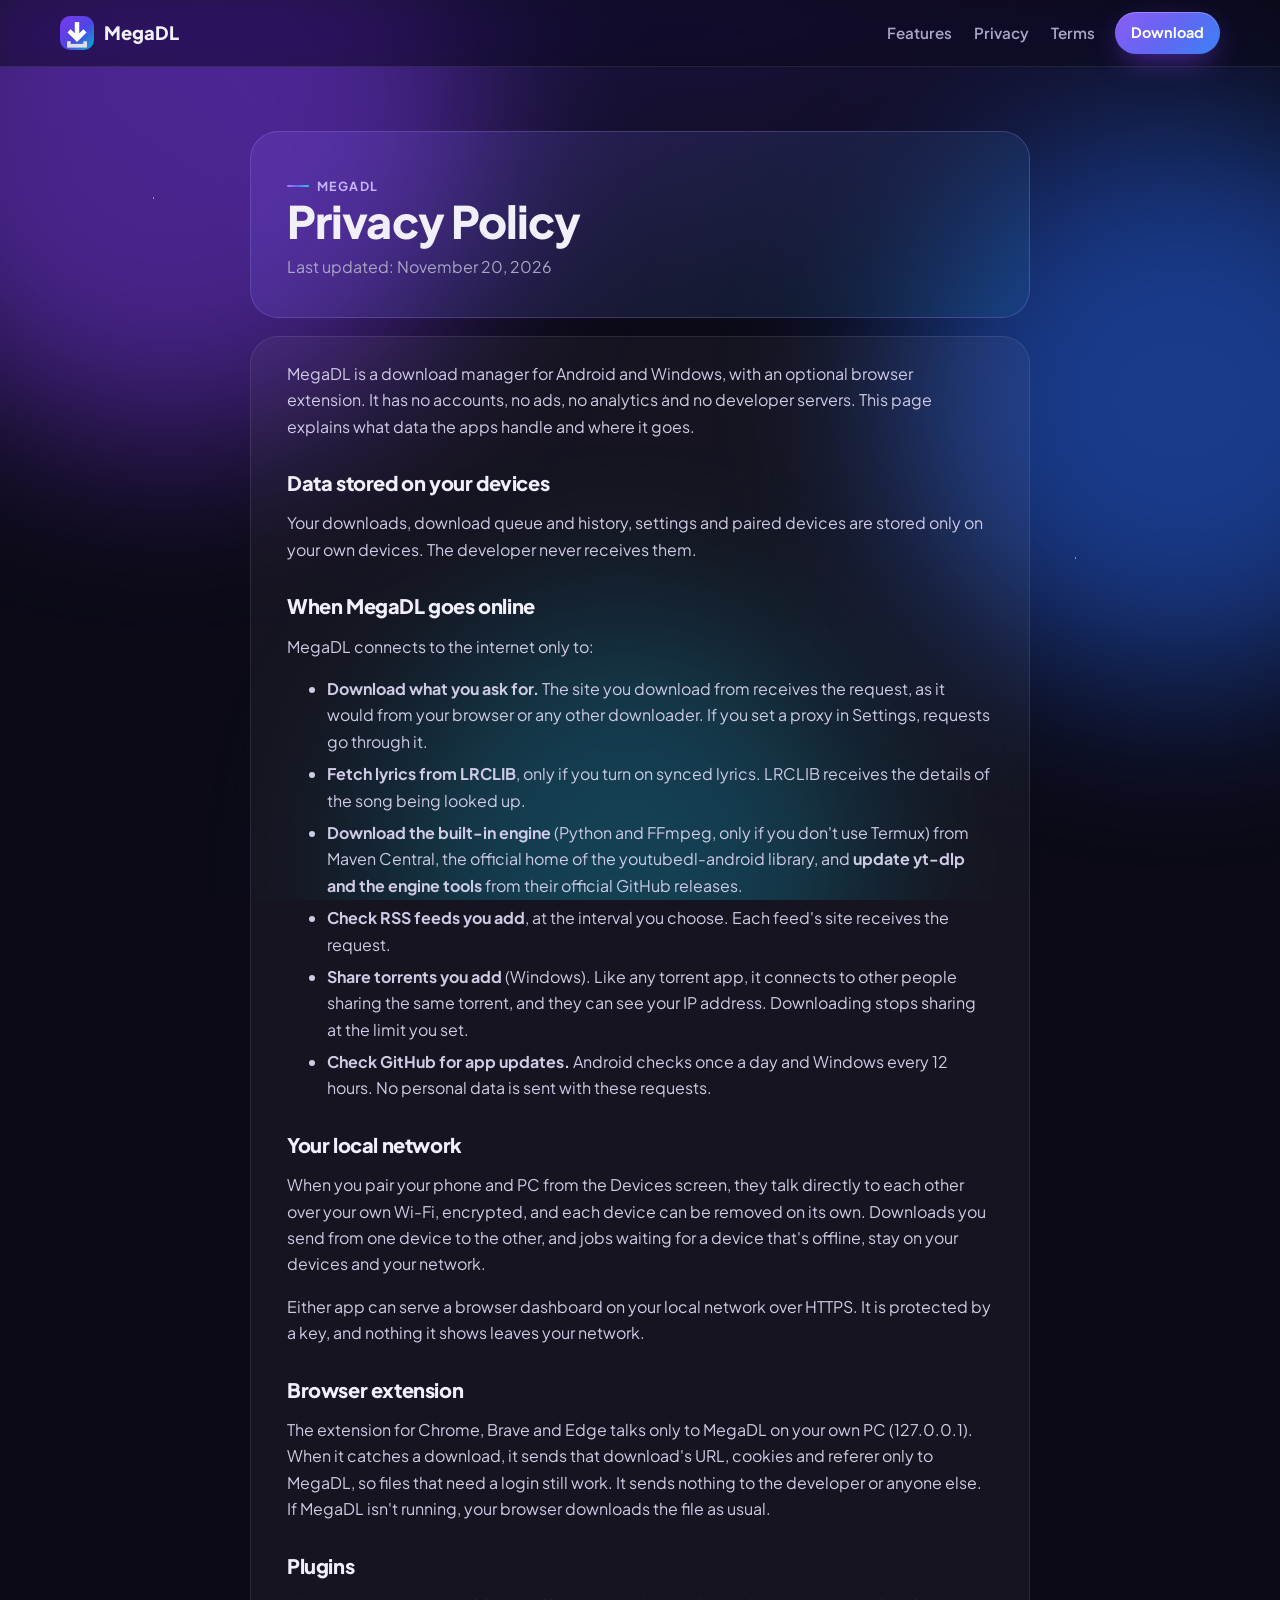
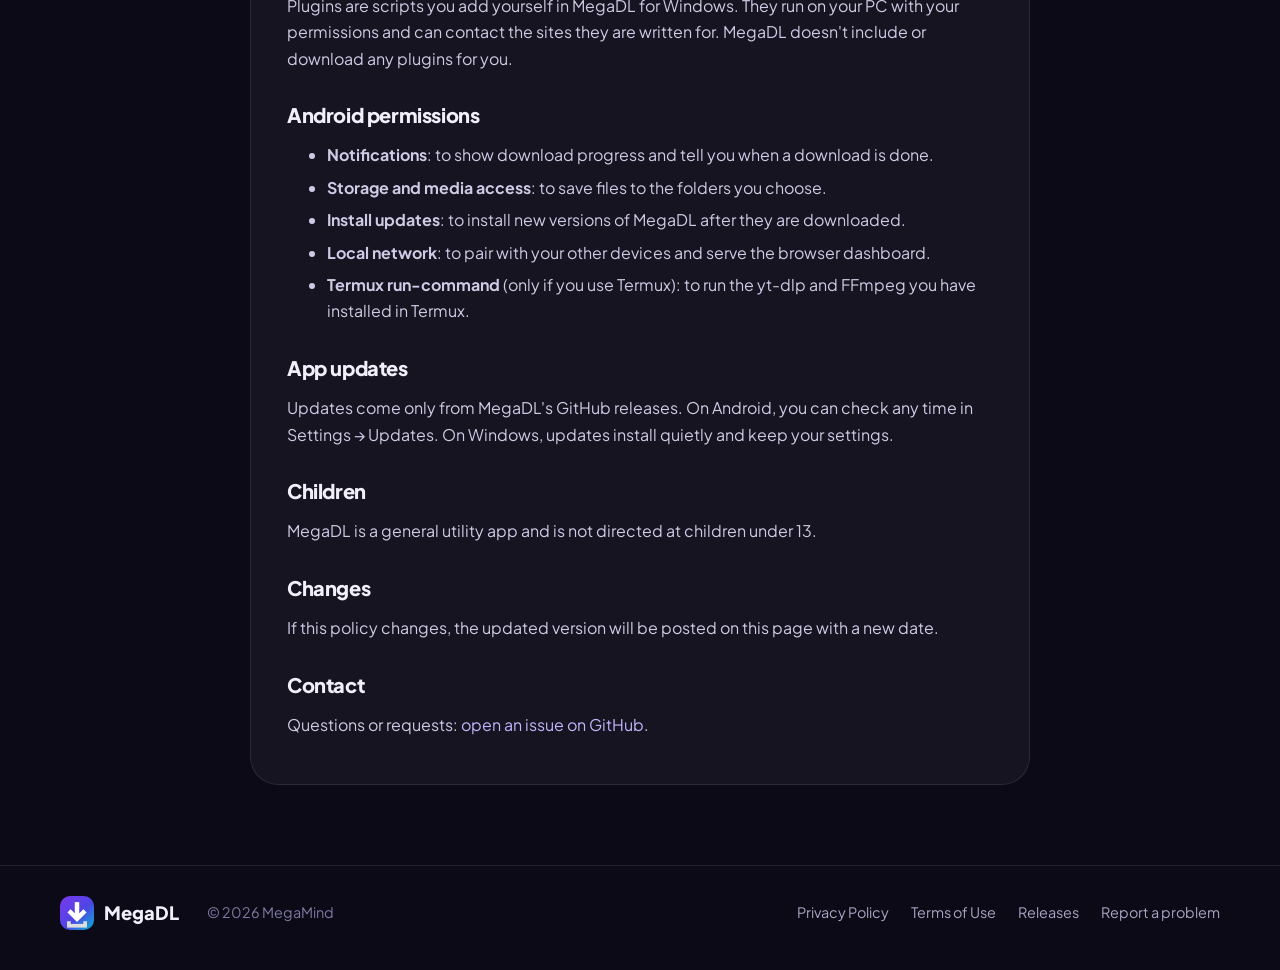
==== privacy.html @ 3e22478d "Website for MegaDL 1.0.0 Co-Authored-By: Claude Opus 5.5 <noreply@anthropic.com>" ====
<!doctype html>
<html lang="en">
<head>
<meta charset="utf-8">
<meta name="viewport" content="width=device-width, initial-scale=1">
<title>MegaDL Privacy Policy</title>
<meta name="description" content="How MegaDL handles your data: no accounts, analytics or developer servers. Everything stays on your devices and your own network.">
<link rel="canonical" href="https://megamind2999.github.io/MegaDLAPK/privacy.html">
<link rel="icon" href="icon.png">
<meta name="theme-color" content="#0b0a16">
<link rel="preconnect" href="https://fonts.googleapis.com">
<link rel="preconnect" href="https://fonts.gstatic.com" crossorigin>
<link href="https://fonts.googleapis.com/css2?family=Plus+Jakarta+Sans:wght@400;500;600;700;800&display=swap" rel="stylesheet">
<link rel="stylesheet" href="style.css">
</head>
<body>
<div class="aurora" aria-hidden="true"><span></span><span></span><span></span></div>
<div class="stars" aria-hidden="true"></div>
<header class="topbar">
  <div class="wrap">
    <a class="brand" href="./"><img src="icon.png" alt="" width="34" height="34">MegaDL</a>
    <nav class="links"><a href="./#features">Features</a><a href="privacy.html">Privacy</a><a href="terms.html">Terms</a></nav>
    <a class="btn" href="./#download">Download</a>
  </div>
</header>
<main class="wrap">
<div class="doc">
<header>
  <span class="eyebrow">MegaDL</span>
  <h1>Privacy Policy</h1>
  <p>Last updated: November 20, 2026</p>
</header>
<article>
<p>MegaDL is a download manager for Android and Windows, with an optional browser extension. It has no accounts, no ads, no analytics and no developer servers. This page explains what data the apps handle and where it goes.</p>

<h2>Data stored on your devices</h2>
<p>Your downloads, download queue and history, settings and paired devices are stored only on your own devices. The developer never receives them.</p>

<h2>When MegaDL goes online</h2>
<p>MegaDL connects to the internet only to:</p>
<ul>
  <li><b>Download what you ask for.</b> The site you download from receives the request, as it would from your browser or any other downloader. If you set a proxy in Settings, requests go through it.</li>
  <li><b>Fetch lyrics from LRCLIB</b>, only if you turn on synced lyrics. LRCLIB receives the details of the song being looked up.</li>
  <li><b>Download the built-in engine</b> (Python and FFmpeg, only if you don't use Termux) from Maven Central, the official home of the youtubedl-android library, and <b>update yt-dlp and the engine tools</b> from their official GitHub releases.</li>
  <li><b>Check RSS feeds you add</b>, at the interval you choose. Each feed's site receives the request.</li>
  <li><b>Share torrents you add</b> (Windows). Like any torrent app, it connects to other people sharing the same torrent, and they can see your IP address. Downloading stops sharing at the limit you set.</li>
  <li><b>Check GitHub for app updates.</b> Android checks once a day and Windows every 12 hours. No personal data is sent with these requests.</li>
</ul>

<h2>Your local network</h2>
<p>When you pair your phone and PC from the Devices screen, they talk directly to each other over your own Wi-Fi, encrypted, and each device can be removed on its own. Downloads you send from one device to the other, and jobs waiting for a device that's offline, stay on your devices and your network.</p>
<p>Either app can serve a browser dashboard on your local network over HTTPS. It is protected by a key, and nothing it shows leaves your network.</p>

<h2>Browser extension</h2>
<p>The extension for Chrome, Brave and Edge talks only to MegaDL on your own PC (127.0.0.1). When it catches a download, it sends that download's URL, cookies and referer only to MegaDL, so files that need a login still work. It sends nothing to the developer or anyone else. If MegaDL isn't running, your browser downloads the file as usual.</p>

<h2>Plugins</h2>
<p>Plugins are scripts you add yourself in MegaDL for Windows. They run on your PC with your permissions and can contact the sites they are written for. MegaDL doesn't include or download any plugins for you.</p>

<h2>Android permissions</h2>
<ul>
  <li><b>Notifications</b>: to show download progress and tell you when a download is done.</li>
  <li><b>Storage and media access</b>: to save files to the folders you choose.</li>
  <li><b>Install updates</b>: to install new versions of MegaDL after they are downloaded.</li>
  <li><b>Local network</b>: to pair with your other devices and serve the browser dashboard.</li>
  <li><b>Termux run-command</b> (only if you use Termux): to run the yt-dlp and FFmpeg you have installed in Termux.</li>
</ul>

<h2>App updates</h2>
<p>Updates come only from MegaDL's GitHub releases. On Android, you can check any time in Settings → Updates. On Windows, updates install quietly and keep your settings.</p>

<h2>Children</h2>
<p>MegaDL is a general utility app and is not directed at children under 13.</p>

<h2>Changes</h2>
<p>If this policy changes, the updated version will be posted on this page with a new date.</p>

<h2>Contact</h2>
<p>Questions or requests: <a href="https://github.com/MegaMind2999/MegaDLAPK/issues">open an issue on GitHub</a>.</p>
</article>
</div>
</main>
<footer>
  <div class="wrap">
    <a class="brand" href="./"><img src="icon.png" alt="" width="28" height="28">MegaDL</a>
    <span>© 2026 MegaMind</span>
    <nav>
      <a href="privacy.html">Privacy Policy</a>
      <a href="terms.html">Terms of Use</a>
      <a href="https://github.com/MegaMind2999/MegaDLAPK/releases">Releases</a>
      <a href="https://github.com/MegaMind2999/MegaDLAPK/issues">Report a problem</a>
    </nav>
  </div>
</footer>
</body>
</html>
---- style.css ----
/* MegaDL site: dark aurora theme matching the app icon (violet → indigo → ocean). */
:root {
  --bg: #0b0a16;
  --bg-2: #120f24;
  --fg: #f1effa;
  --muted: #a9a5c4;
  --soft: #7d79a0;
  --line: rgba(255, 255, 255, .09);
  --glass: rgba(255, 255, 255, .045);
  --glass-2: rgba(255, 255, 255, .08);
  --violet: #8b5cf6;
  --indigo: #6366f1;
  --blue: #3b82f6;
  --cyan: #22d3ee;
  --pink: #f472b6;
  --amber: #fbbf24;
  --green: #34d399;
  --grad: linear-gradient(135deg, #a78bfa 0%, #6366f1 45%, #22d3ee 100%);
  --grad-btn: linear-gradient(135deg, #8b5cf6 0%, #6366f1 50%, #3b82f6 100%);
  --radius: 22px;
  --font: "Plus Jakarta Sans", system-ui, -apple-system, "Segoe UI", Roboto, sans-serif;
}

* { box-sizing: border-box; }
html { scroll-behavior: smooth; }
body {
  margin: 0;
  background: var(--bg);
  color: var(--fg);
  font: 16px/1.65 var(--font);
  -webkit-font-smoothing: antialiased;
  overflow-x: hidden;
}
a { color: #c4b5fd; text-decoration: none; }
a:hover { color: #fff; }
img { max-width: 100%; }

/* ── Aurora backdrop ── */
.aurora { position: fixed; inset: 0; z-index: -1; overflow: hidden; background:
  radial-gradient(1200px 700px at 50% -10%, #1d1546 0%, transparent 60%), var(--bg); }
.aurora span { position: absolute; border-radius: 50%; filter: blur(90px); opacity: .55; animation: drift 22s ease-in-out infinite alternate; }
.aurora span:nth-child(1) { width: 620px; height: 620px; background: #7c3aed; top: -180px; left: -140px; }
.aurora span:nth-child(2) { width: 560px; height: 560px; background: #2563eb; top: 120px; right: -180px; animation-duration: 26s; animation-delay: -6s; }
.aurora span:nth-child(3) { width: 480px; height: 480px; background: #0891b2; bottom: -200px; left: 30%; opacity: .35; animation-duration: 30s; animation-delay: -12s; }
.stars { position: fixed; inset: 0; z-index: -1; pointer-events: none; opacity: .5;
  background-image:
    radial-gradient(1.5px 1.5px at 12% 22%, #fff 50%, transparent 51%),
    radial-gradient(1px 1px at 68% 14%, #fff 50%, transparent 51%),
    radial-gradient(1.2px 1.2px at 84% 62%, #fff 50%, transparent 51%),
    radial-gradient(1px 1px at 32% 78%, #fff 50%, transparent 51%),
    radial-gradient(1.4px 1.4px at 52% 44%, #fff 50%, transparent 51%),
    radial-gradient(1px 1px at 92% 30%, #fff 50%, transparent 51%),
    radial-gradient(1px 1px at 6% 66%, #fff 50%, transparent 51%);
}
@keyframes drift { to { transform: translate(80px, 60px) scale(1.15); } }

/* ── Layout ── */
.wrap { width: min(1160px, 100% - 32px); margin-inline: auto; }
section { padding: 96px 0 0; }
.eyebrow { display: inline-flex; align-items: center; gap: 8px; font-size: .78rem; font-weight: 700; letter-spacing: .12em;
  text-transform: uppercase; color: #c4b5fd; }
.eyebrow::before { content: ""; width: 22px; height: 2px; border-radius: 2px; background: var(--grad); }
h1, h2, h3 { line-height: 1.12; letter-spacing: -.02em; margin: 0; }
h2 { font-size: clamp(1.9rem, 4vw, 2.8rem); font-weight: 800; margin-top: 12px; }
.lead { color: var(--muted); font-size: 1.12rem; max-width: 640px; }
.grad-text { background: var(--grad); -webkit-background-clip: text; background-clip: text; color: transparent; }
.center { text-align: center; }
.center .lead { margin-inline: auto; }

/* ── Top bar ── */
.topbar { position: sticky; top: 0; z-index: 10; backdrop-filter: blur(16px) saturate(140%); -webkit-backdrop-filter: blur(16px) saturate(140%);
  background: rgba(11, 10, 22, .55); border-bottom: 1px solid var(--line); }
.topbar .wrap { display: flex; align-items: center; gap: 20px; height: 66px; }
.brand { display: flex; align-items: center; gap: 10px; font-weight: 800; font-size: 1.15rem; color: var(--fg); }
.brand img { width: 34px; height: 34px; border-radius: 10px; }
.links { display: flex; gap: 22px; margin-left: auto; font-weight: 600; font-size: .95rem; }
.links a { color: var(--muted); }
.links a:hover { color: var(--fg); }
.topbar .btn { padding: 9px 16px; font-size: .9rem; }
@media (max-width: 760px) { .links { display: none; } .topbar .btn { margin-left: auto; } }

/* ── Buttons ── */
.btn { display: inline-flex; align-items: center; gap: 10px; padding: 14px 24px; border-radius: 999px; font-weight: 700;
  color: #fff; background: var(--grad-btn); box-shadow: 0 10px 30px -8px rgba(124, 58, 237, .7), inset 0 1px 0 rgba(255,255,255,.25);
  transition: transform .2s ease, box-shadow .2s ease; }
.btn:hover { color: #fff; transform: translateY(-2px); box-shadow: 0 16px 40px -8px rgba(124, 58, 237, .85), inset 0 1px 0 rgba(255,255,255,.25); }
.btn svg { width: 20px; height: 20px; }
.btn.ghost { background: var(--glass); border: 1px solid var(--line); box-shadow: none; color: var(--fg); }
.btn.ghost:hover { background: var(--glass-2); }

/* ── Hero ── */
.hero { padding: 72px 0 40px; display: grid; grid-template-columns: 1.05fr .95fr; gap: 48px; align-items: center; }
.hero h1 { font-size: clamp(2.6rem, 6vw, 4.4rem); font-weight: 800; margin: 18px 0 18px; }
.hero .lead { font-size: 1.2rem; }
.hero .actions { display: flex; gap: 14px; flex-wrap: wrap; margin-top: 30px; }
.pills { display: flex; flex-wrap: wrap; gap: 10px; margin-top: 26px; }
.pill { font-size: .85rem; font-weight: 600; color: var(--muted); padding: 7px 13px; border-radius: 999px; background: var(--glass); border: 1px solid var(--line); }
.pill b { color: var(--fg); }
@media (max-width: 920px) { .hero { grid-template-columns: 1fr; text-align: center; } .hero .lead { margin-inline: auto; } .hero .actions, .pills { justify-content: center; } }

/* ── Phone mockup (pure HTML/CSS, sample data) ── */
.stage { position: relative; display: grid; place-items: center; min-height: 600px; }
.glow { position: absolute; width: 420px; height: 420px; border-radius: 50%; background: var(--grad); filter: blur(80px); opacity: .45; }
.phone { position: relative; width: 300px; height: 610px; border-radius: 46px; padding: 12px; background: linear-gradient(160deg, #2a2545, #0f0d1d);
  box-shadow: 0 50px 100px -30px rgba(0,0,0,.8), 0 0 0 1px rgba(255,255,255,.12), inset 0 0 0 2px rgba(255,255,255,.04);
  transform: rotate(-4deg); animation: float 7s ease-in-out infinite; }
.screen { position: relative; height: 100%; border-radius: 36px; overflow: hidden; padding: 38px 16px 16px;
  background: radial-gradient(140% 80% at 0% 0%, #3b2a7a 0%, transparent 60%), radial-gradient(120% 80% at 100% 100%, #0e4a6b 0%, transparent 60%), #120f24; }
.notch { position: absolute; top: 12px; left: 50%; transform: translateX(-50%); width: 84px; height: 22px; border-radius: 20px; background: #05040b; }
.app-date { font-size: .62rem; letter-spacing: .1em; font-weight: 700; color: #b9b3dc; text-transform: uppercase; }
.app-hello { font-size: 1.15rem; font-weight: 800; margin: 2px 0 12px; }
.hero-card { border-radius: 20px; padding: 14px; display: flex; gap: 14px; align-items: center; background: var(--grad-btn);
  box-shadow: 0 14px 30px -12px rgba(99, 102, 241, .9); }
.ring { --p: 60; width: 64px; height: 64px; border-radius: 50%; flex: none; display: grid; place-items: center;
  background: conic-gradient(#fff calc(var(--p) * 1%), rgba(255,255,255,.22) 0); }
.ring::after { content: "60%"; width: 50px; height: 50px; border-radius: 50%; display: grid; place-items: center; font-weight: 800; font-size: .82rem; background: #6d5bf0; }
.hero-card small { display: block; font-size: .6rem; letter-spacing: .1em; text-transform: uppercase; opacity: .85; font-weight: 700; }
.hero-card strong { font-size: 1rem; }
.hero-card .streak { display: inline-block; margin-top: 4px; font-size: .62rem; font-weight: 700; padding: 2px 8px; border-radius: 99px; background: rgba(255,255,255,.2); }
.bars { display: flex; gap: 6px; align-items: flex-end; height: 34px; margin-top: 8px; }
.bars i { width: 8px; border-radius: 4px; background: rgba(255,255,255,.35); }
.bars i.on { background: #fff; }
.quick { margin: 12px 0; border-radius: 14px; padding: 10px 12px; font-size: .72rem; color: #a9a5c4; background: rgba(255,255,255,.07); border: 1px solid rgba(255,255,255,.08); display: flex; justify-content: space-between; }
.quick b { color: #fff; font-weight: 600; }
.section-label { font-size: .7rem; font-weight: 800; margin: 12px 2px 6px; color: #d9d4ff; }
.task { display: flex; gap: 10px; align-items: flex-start; padding: 11px 12px; border-radius: 14px; margin-bottom: 8px; background: rgba(255,255,255,.07); border: 1px solid rgba(255,255,255,.07); }
.check { width: 18px; height: 18px; border-radius: 50%; flex: none; border: 2px solid #8b84b8; margin-top: 1px; }
.check.done { border: 0; background: var(--grad-btn); position: relative; }
.check.done::after { content: ""; position: absolute; left: 6px; top: 3px; width: 5px; height: 9px; border: solid #fff; border-width: 0 2px 2px 0; transform: rotate(45deg); }
.task p { margin: 0; font-size: .78rem; font-weight: 700; }
.task.done p { text-decoration: line-through; color: #8b84b8; }
.chips { display: flex; gap: 5px; margin-top: 5px; flex-wrap: wrap; }
.chip { font-size: .58rem; font-weight: 700; padding: 2px 7px; border-radius: 99px; background: rgba(139, 92, 246, .25); color: #d8ccff; }
.chip.a { background: rgba(251, 191, 36, .2); color: #fde68a; }
.chip.l { background: rgba(34, 211, 238, .18); color: #a5f3fc; }
.chip.r { background: rgba(244, 114, 182, .2); color: #fbcfe8; }
.fab { position: absolute; right: 16px; bottom: 18px; width: 48px; height: 48px; border-radius: 16px; background: var(--grad-btn);
  display: grid; place-items: center; font-size: 1.6rem; font-weight: 400; box-shadow: 0 10px 24px -6px rgba(99,102,241,.9); }

.float-card { position: absolute; display: flex; gap: 10px; align-items: center; padding: 11px 14px; border-radius: 16px; font-size: .8rem;
  background: rgba(24, 20, 46, .72); border: 1px solid rgba(255,255,255,.12); backdrop-filter: blur(14px); -webkit-backdrop-filter: blur(14px);
  box-shadow: 0 18px 40px -16px rgba(0,0,0,.8); animation: float 6s ease-in-out infinite; white-space: nowrap; text-align: left; }
.float-card b { display: block; font-size: .82rem; }
.float-card span { color: var(--muted); font-size: .72rem; }
.float-card .ico { width: 34px; height: 34px; border-radius: 11px; display: grid; place-items: center; flex: none; }
.float-card .ico svg { width: 18px; height: 18px; }
.fc-1 { top: -6px; right: 8px; animation-delay: -1s; }
.fc-2 { top: 300px; right: -20px; animation-delay: -3s; }
.fc-3 { bottom: 60px; left: 0; animation-delay: -5s; }
@keyframes float { 0%, 100% { translate: 0 0; } 50% { translate: 0 -12px; } }
@media (max-width: 520px) { .fc-1 { right: -4px; top: -10px; } .fc-2 { right: -4px; } .fc-3 { left: 4px; } .float-card { font-size: .72rem; } }

/* ── Feature grid ── */
.features { display: grid; grid-template-columns: repeat(3, 1fr); gap: 18px; margin-top: 44px; }
.feature { position: relative; padding: 26px; border-radius: var(--radius); background: var(--glass); border: 1px solid var(--line); overflow: hidden;
  transition: transform .25s ease, border-color .25s ease, background .25s ease; }
.feature::before { content: ""; position: absolute; inset: 0; border-radius: inherit; padding: 1px; background: var(--grad); opacity: 0;
  -webkit-mask: linear-gradient(#000 0 0) content-box, linear-gradient(#000 0 0); -webkit-mask-composite: xor; mask-composite: exclude; transition: opacity .25s ease; }
.feature:hover { transform: translateY(-4px); background: var(--glass-2); }
.feature:hover::before { opacity: 1; }
.feature .ico { width: 48px; height: 48px; border-radius: 15px; display: grid; place-items: center; margin-bottom: 16px; }
.feature .ico svg { width: 24px; height: 24px; }
.feature h3 { font-size: 1.12rem; font-weight: 800; margin-bottom: 6px; }
.feature p { margin: 0; color: var(--muted); font-size: .95rem; }
.feature.big { grid-column: span 2; display: grid; grid-template-columns: 1fr 1.1fr; gap: 28px; align-items: center; }
@media (max-width: 960px) { .features { grid-template-columns: 1fr 1fr; } }
@media (max-width: 640px) { .features { grid-template-columns: 1fr; } .feature.big { grid-column: auto; grid-template-columns: 1fr; } }

.i-violet { background: rgba(139, 92, 246, .18); color: #c4b5fd; }
.i-blue { background: rgba(59, 130, 246, .18); color: #93c5fd; }
.i-cyan { background: rgba(34, 211, 238, .16); color: #67e8f9; }
.i-pink { background: rgba(244, 114, 182, .17); color: #f9a8d4; }
.i-amber { background: rgba(251, 191, 36, .16); color: #fcd34d; }
.i-green { background: rgba(52, 211, 153, .16); color: #6ee7b7; }

/* alert-level scale inside the big card */
.levels { display: grid; grid-template-columns: repeat(4, 1fr); gap: 10px; }
.level { text-align: center; padding: 18px 8px 16px; border-radius: 18px; background: rgba(255,255,255,.05); border: 1px solid var(--line); font-size: .9rem; font-weight: 800; }
.level .meter { height: 70px; display: flex; align-items: flex-end; justify-content: center; margin-bottom: 12px; }
.level .meter i { width: 22px; border-radius: 7px; background: var(--grad); box-shadow: 0 8px 20px -6px rgba(99,102,241,.8); }
.level.hot { background: linear-gradient(180deg, rgba(139,92,246,.22), rgba(255,255,255,.04)); border-color: rgba(167,139,250,.35); }
.level span { display: block; color: var(--soft); font-weight: 600; font-size: .72rem; margin-top: 2px; }
.tags { display: flex; flex-wrap: wrap; gap: 8px; margin-top: 18px; }
.tags span { font-size: .78rem; font-weight: 700; padding: 6px 11px; border-radius: 99px; background: rgba(251,191,36,.12); color: #fde68a; border: 1px solid rgba(251,191,36,.18); }

/* ── Sync steps ── */
.steps { display: grid; grid-template-columns: repeat(3, 1fr); gap: 18px; margin-top: 44px; counter-reset: s; }
.step { padding: 26px; border-radius: var(--radius); background: var(--glass); border: 1px solid var(--line); position: relative; }
.step::before { counter-increment: s; content: counter(s); display: grid; place-items: center; width: 38px; height: 38px; border-radius: 12px;
  background: var(--grad-btn); font-weight: 800; margin-bottom: 14px; }
.step h3 { font-size: 1.05rem; font-weight: 800; margin-bottom: 6px; }
.step p { margin: 0; color: var(--muted); font-size: .95rem; }
@media (max-width: 760px) { .steps { grid-template-columns: 1fr; } }

/* ── Privacy band ── */
.band { margin-top: 96px; padding: 48px; border-radius: 32px; display: grid; grid-template-columns: auto 1fr; gap: 32px; align-items: center;
  background: linear-gradient(135deg, rgba(139,92,246,.18), rgba(34,211,238,.10)); border: 1px solid rgba(167,139,250,.25); }
.band .shield { width: 88px; height: 88px; border-radius: 26px; display: grid; place-items: center; background: var(--grad-btn); box-shadow: 0 20px 40px -14px rgba(99,102,241,.9); }
.band .shield svg { width: 44px; height: 44px; color: #fff; }
.band h2 { margin: 0 0 8px; font-size: clamp(1.5rem, 3vw, 2rem); }
.band p { margin: 0; color: var(--muted); }
.band ul { display: flex; flex-wrap: wrap; gap: 10px; list-style: none; padding: 0; margin: 16px 0 0; }
.band li { font-size: .85rem; font-weight: 700; padding: 6px 12px; border-radius: 99px; background: rgba(255,255,255,.08); }
@media (max-width: 700px) { .band { grid-template-columns: 1fr; text-align: center; padding: 32px 22px; } .band .shield { margin: 0 auto; } .band ul { justify-content: center; } }

/* ── Screenshots (hidden until images exist) ── */
.shots { display: flex; gap: 18px; margin-top: 40px; overflow-x: auto; scroll-snap-type: x mandatory; padding: 6px 2px 18px;
  scrollbar-width: thin; scrollbar-color: rgba(167,139,250,.4) transparent; }
.shots figure { margin: 0; flex: 0 0 calc((100% - 5 * 18px) / 6); min-width: 168px; scroll-snap-align: start; }
.shots img { width: 100%; border-radius: 22px; border: 1px solid var(--line); display: block; box-shadow: 0 30px 60px -30px rgba(0,0,0,.9);
  transition: transform .25s ease; }
.shots figure:hover img { transform: translateY(-6px); }
.shots figcaption { text-align: center; color: var(--muted); font-size: .9rem; margin-top: 10px; font-weight: 600; }

/* ── FAQ ── */
.faq { max-width: 780px; margin: 40px auto 0; display: grid; gap: 12px; }
.faq details { border-radius: 18px; background: var(--glass); border: 1px solid var(--line); padding: 4px 22px; }
.faq summary { cursor: pointer; list-style: none; font-weight: 700; padding: 16px 0; display: flex; justify-content: space-between; gap: 16px; }
.faq summary::-webkit-details-marker { display: none; }
.faq summary::after { content: "+"; font-size: 1.4rem; line-height: 1; color: #c4b5fd; transition: transform .2s ease; }
.faq details[open] summary::after { transform: rotate(45deg); }
.faq details p { margin: 0 0 18px; color: var(--muted); }

/* ── Download CTA ── */
.cta { margin-top: 96px; padding: 64px 32px; border-radius: 36px; text-align: center; position: relative; overflow: hidden;
  background: radial-gradient(80% 120% at 50% 0%, rgba(139,92,246,.45), transparent 70%), linear-gradient(180deg, #19143a, #0f0d22);
  border: 1px solid rgba(167,139,250,.3); }
.cta img { width: 88px; height: 88px; border-radius: 24px; box-shadow: 0 20px 50px -12px rgba(124,58,237,.9); }
.cta h2 { margin: 20px 0 10px; }
.cta .actions { display: flex; gap: 14px; justify-content: center; flex-wrap: wrap; margin-top: 28px; }
.install { display: grid; grid-template-columns: repeat(3, 1fr); gap: 14px; max-width: 820px; margin: 36px auto 0; text-align: left; }
.install div { padding: 16px 18px; border-radius: 16px; background: rgba(255,255,255,.05); border: 1px solid var(--line); font-size: .92rem; color: var(--muted); }
.install b { display: block; color: var(--fg); margin-bottom: 2px; }
@media (max-width: 700px) { .install { grid-template-columns: 1fr; } }

/* ── Footer ── */
footer { margin-top: 80px; padding: 30px 0 40px; border-top: 1px solid var(--line); color: var(--soft); font-size: .9rem; }
footer .wrap { display: flex; flex-wrap: wrap; gap: 14px 28px; align-items: center; }
footer nav { display: flex; gap: 22px; margin-left: auto; flex-wrap: wrap; }
footer a { color: var(--muted); }

/* ── Reveal on scroll ── */
.js .reveal { opacity: 0; transform: translateY(24px); transition: opacity .7s ease, transform .7s ease; }
.js .reveal.in { opacity: 1; transform: none; }

/* ── Legal pages ── */
.doc { max-width: 780px; margin: 0 auto; padding: 64px 0 0; }
.doc header { padding: 36px; border-radius: 28px; background: linear-gradient(135deg, rgba(139,92,246,.2), rgba(34,211,238,.08)); border: 1px solid rgba(167,139,250,.25); }
.doc h1 { font-size: clamp(2rem, 5vw, 2.8rem); font-weight: 800; }
.doc header p { margin: 8px 0 0; color: var(--muted); }
.doc article { margin-top: 18px; padding: 8px 36px 30px; border-radius: 28px; background: var(--glass); border: 1px solid var(--line); }
.doc h2 { font-size: 1.25rem; margin: 32px 0 8px; }
.doc p, .doc li { color: #cfcbe6; }
.doc li { margin: 6px 0; }
@media (max-width: 600px) { .doc header, .doc article { padding-left: 20px; padding-right: 20px; } }

/* ── "More from MegaMind" (same block as on MegaShare's site) ── */
.promo { margin-top: 44px; display: grid; grid-template-columns: auto 1fr auto; gap: 26px; align-items: center; padding: 30px 34px; border-radius: 30px;
  background: linear-gradient(135deg, rgba(139,92,246,.16), rgba(59,130,246,.08)); border: 1px solid rgba(167,139,250,.25); position: relative; overflow: hidden; }
.promo::after { content: ""; position: absolute; width: 260px; height: 260px; right: -80px; top: -120px; border-radius: 50%; background: var(--grad); filter: blur(70px); opacity: .25; pointer-events: none; }
.promo img { width: 96px; height: 96px; border-radius: 26px; box-shadow: 0 20px 44px -14px rgba(124,58,237,.9); }
.promo h3 { font-size: 1.45rem; font-weight: 800; }
.promo p { margin: 6px 0 0; color: var(--muted); }
.promo .tags span { background: rgba(139,92,246,.14); color: #ddd6fe; border-color: rgba(167,139,250,.22); }
.promo .actions { display: flex; flex-direction: column; gap: 10px; position: relative; z-index: 1; }
@media (max-width: 820px) { .promo { grid-template-columns: 1fr; text-align: center; padding: 30px 22px; } .promo img { margin: 0 auto; } .promo .tags { justify-content: center; } .promo .actions { align-items: center; } }

/* ── Screenshot viewer (click a screenshot to see it big) ── */
.shots img { cursor: zoom-in; }
.lb { position: fixed; inset: 0; z-index: 100; display: grid; place-items: center; padding: 24px 72px;
  background: rgba(6, 5, 14, .88); backdrop-filter: blur(14px); -webkit-backdrop-filter: blur(14px);
  opacity: 0; transition: opacity .2s ease; }
.lb[hidden] { display: none; }
.lb:not(.open) { pointer-events: none; }
.lb.open { opacity: 1; }
.lb figure { margin: 0; display: flex; flex-direction: column; align-items: center; gap: 14px; max-height: 100%; }
.lb img { display: block; max-width: min(92vw, 520px); max-height: calc(100vh - 110px); width: auto; height: auto; border-radius: 26px;
  border: 1px solid rgba(255,255,255,.14); box-shadow: 0 40px 90px -30px rgba(0,0,0,.95), 0 0 0 6px rgba(255,255,255,.04);
  transform: scale(.96); transition: transform .25s ease; cursor: default; user-select: none; -webkit-user-drag: none; }
.lb.open img { transform: none; }
.lb figcaption { color: var(--fg); font-weight: 700; text-align: center; }
.lb figcaption span { color: var(--soft); font-weight: 600; margin-left: 8px; }
.lb button { position: absolute; display: grid; place-items: center; width: 48px; height: 48px; border-radius: 50%; cursor: pointer;
  color: #fff; background: rgba(255,255,255,.1); border: 1px solid rgba(255,255,255,.16); transition: background .2s ease, transform .2s ease; }
.lb button:hover { background: rgba(255,255,255,.2); }
.lb button svg { width: 22px; height: 22px; fill: none; stroke: currentColor; stroke-width: 2.4; stroke-linecap: round; stroke-linejoin: round; }
.lb .lb-x { top: 18px; right: 18px; }
.lb .lb-prev { left: 18px; top: 50%; translate: 0 -50%; }
.lb .lb-next { right: 18px; top: 50%; translate: 0 -50%; }
@media (max-width: 640px) {
  .lb { padding: 64px 12px 24px; }
  .lb img { max-height: calc(100vh - 150px); border-radius: 20px; }
  .lb .lb-prev, .lb .lb-next { top: auto; bottom: 18px; translate: none; }
  .lb .lb-x { top: 12px; right: 12px; }
}
body.lb-lock { overflow: hidden; }

@media (prefers-reduced-motion: reduce) {
  *, *::before, *::after { animation: none !important; transition: none !important; }
  .js .reveal { opacity: 1; transform: none; }
  html { scroll-behavior: auto; }
}
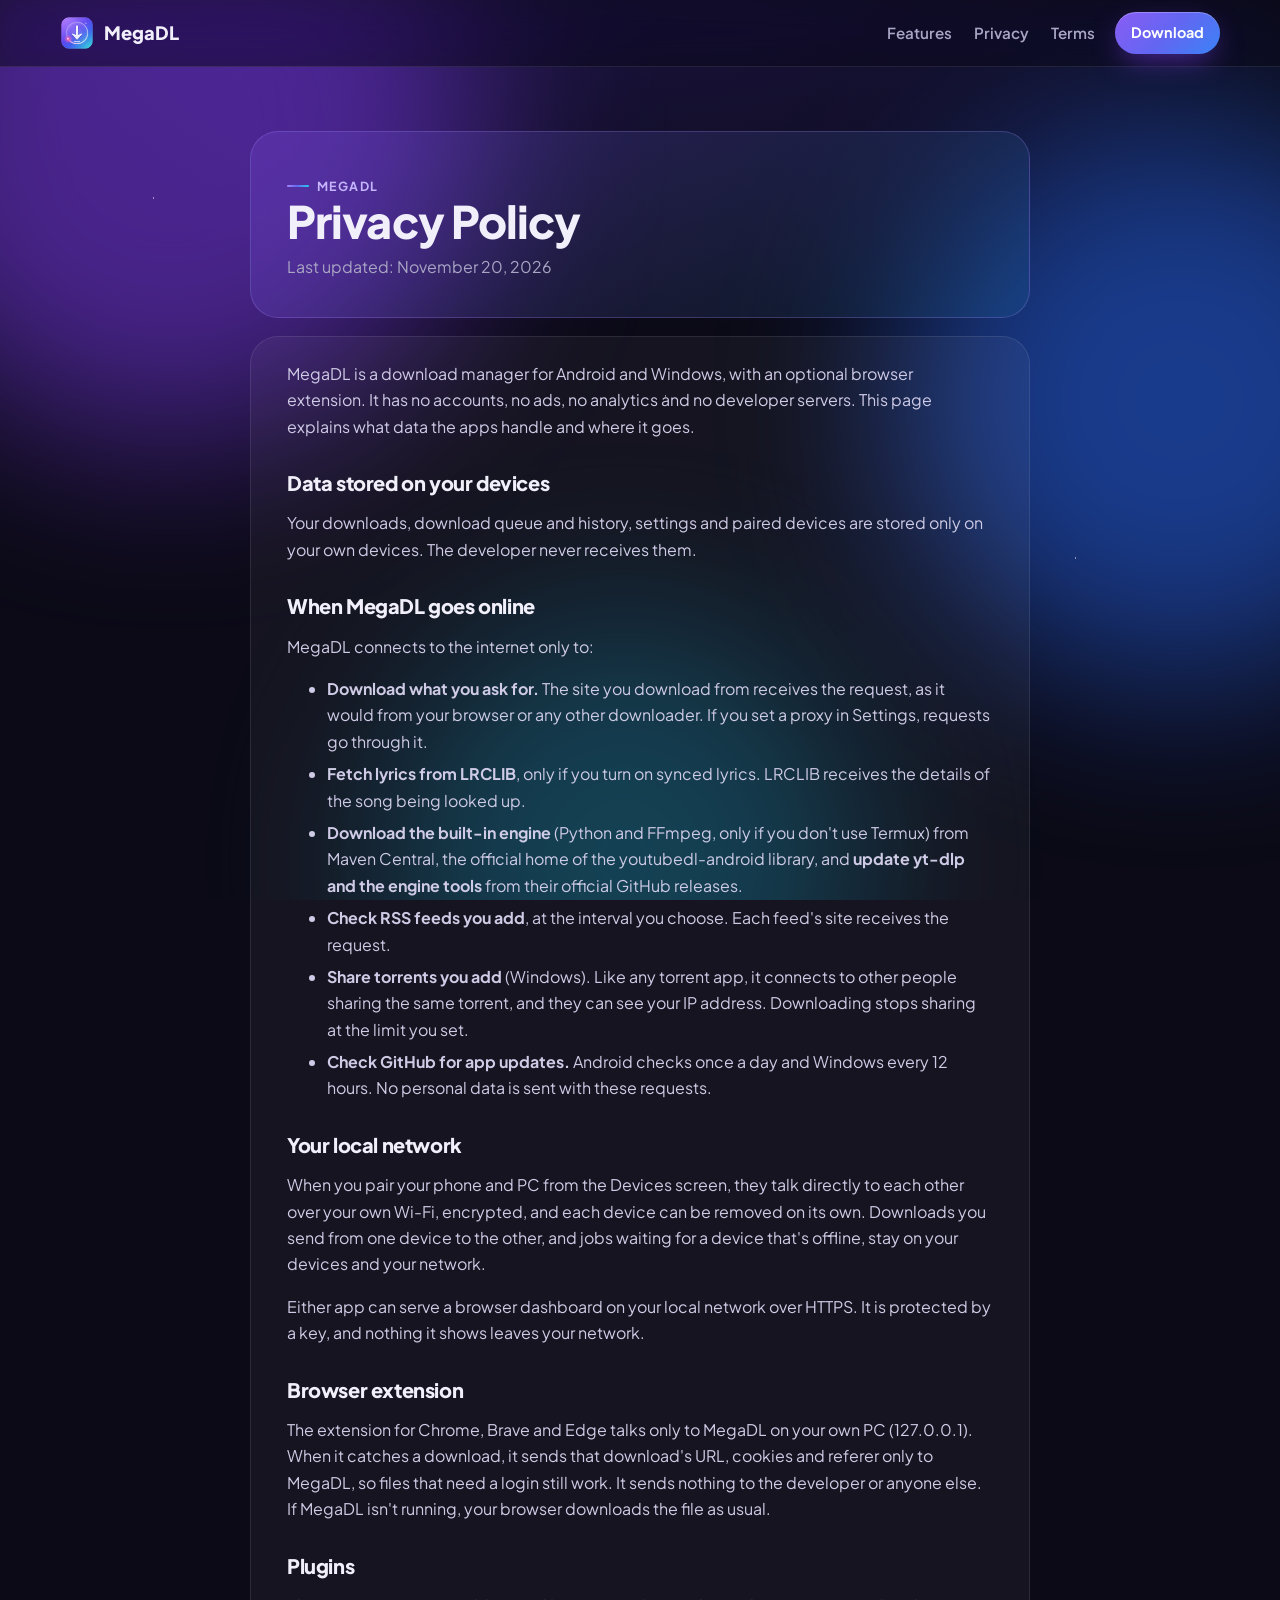
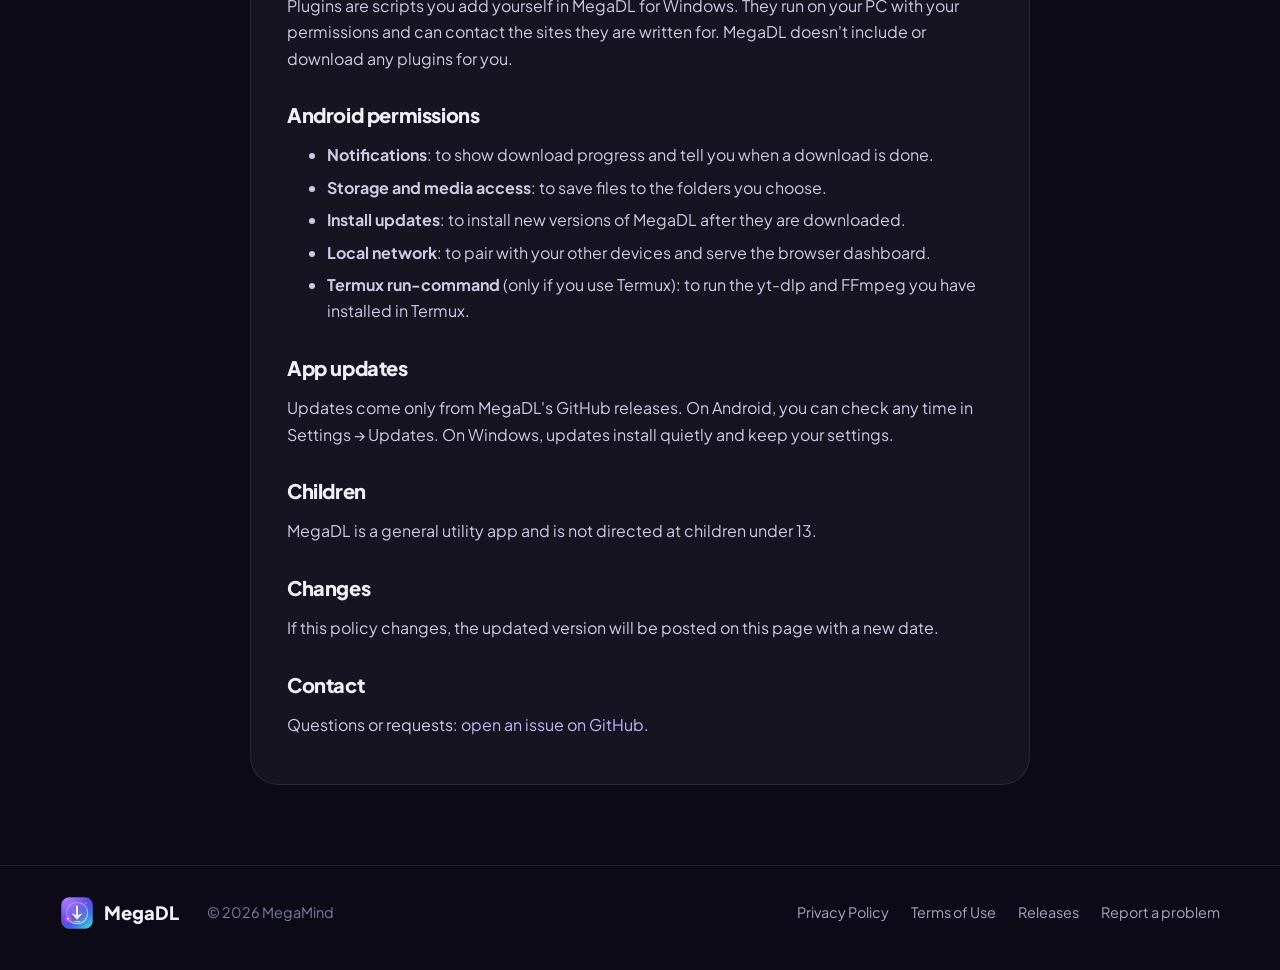
==== commit 0b31dde9: "Footer year from JavaScript (stays current every year) Co-Authored-By: Claude Opus 5.5 <noreply@anth" ====
--- a/privacy.html
+++ b/privacy.html
@@ -83,7 +83,7 @@
 <footer>
   <div class="wrap">
     <a class="brand" href="./"><img src="icon.png" alt="" width="28" height="28">MegaDL</a>
-    <span>© 2026 MegaMind</span>
+    <span>© <span class="year">2026</span> MegaMind</span><script>document.querySelectorAll('.year').forEach(function (e) { e.textContent = new Date().getFullYear(); });</script>
     <nav>
       <a href="privacy.html">Privacy Policy</a>
       <a href="terms.html">Terms of Use</a>
--- a/style.css
+++ b/style.css
@@ -22,7 +22,8 @@
 }
 
 * { box-sizing: border-box; }
-html { scroll-behavior: smooth; }
+/* The same text size everywhere: no browser text boosting or bigger default font breaking the layout. */
+html { scroll-behavior: smooth; font-size: 16px; -webkit-text-size-adjust: 100%; text-size-adjust: 100%; }
 body {
   margin: 0;
   background: var(--bg);
@@ -267,6 +268,16 @@
 
 /* ── Screenshot viewer (click a screenshot to see it big) ── */
 .shots img { cursor: zoom-in; }
+/* Windows app screenshots: one big image, then smaller ones in a grid. */
+.desk-shot { margin: 40px auto 0; max-width: 980px; }
+.desk-shot img { width: 100%; height: auto; display: block; border-radius: 14px; border: 1px solid var(--line); cursor: zoom-in;
+  box-shadow: 0 40px 80px -36px rgba(0,0,0,.95), 0 0 0 1px rgba(255,255,255,.03); }
+.desk-shot figcaption { text-align: center; color: var(--muted); font-size: .9rem; margin-top: 12px; font-weight: 600; }
+.desk-grid { display: grid; grid-template-columns: repeat(3, 1fr); gap: 18px; max-width: 980px; margin: 22px auto 0; }
+.desk-grid .desk-shot { margin: 0; }
+.desk-grid .desk-shot img { border-radius: 10px; }
+.desk-grid .desk-shot figcaption { font-size: .85rem; margin-top: 8px; }
+@media (max-width: 720px) { .desk-grid { grid-template-columns: 1fr; } }
 .lb { position: fixed; inset: 0; z-index: 100; display: grid; place-items: center; padding: 24px 72px;
   background: rgba(6, 5, 14, .88); backdrop-filter: blur(14px); -webkit-backdrop-filter: blur(14px);
   opacity: 0; transition: opacity .2s ease; }
@@ -278,6 +289,8 @@
   border: 1px solid rgba(255,255,255,.14); box-shadow: 0 40px 90px -30px rgba(0,0,0,.95), 0 0 0 6px rgba(255,255,255,.04);
   transform: scale(.96); transition: transform .25s ease; cursor: default; user-select: none; -webkit-user-drag: none; }
 .lb.open img { transform: none; }
+/* Landscape (Windows) screenshots open wider. */
+.lb.wide img { max-width: min(94vw, 1200px); border-radius: 14px; }
 .lb figcaption { color: var(--fg); font-weight: 700; text-align: center; }
 .lb figcaption span { color: var(--soft); font-weight: 600; margin-left: 8px; }
 .lb button { position: absolute; display: grid; place-items: center; width: 48px; height: 48px; border-radius: 50%; cursor: pointer;
